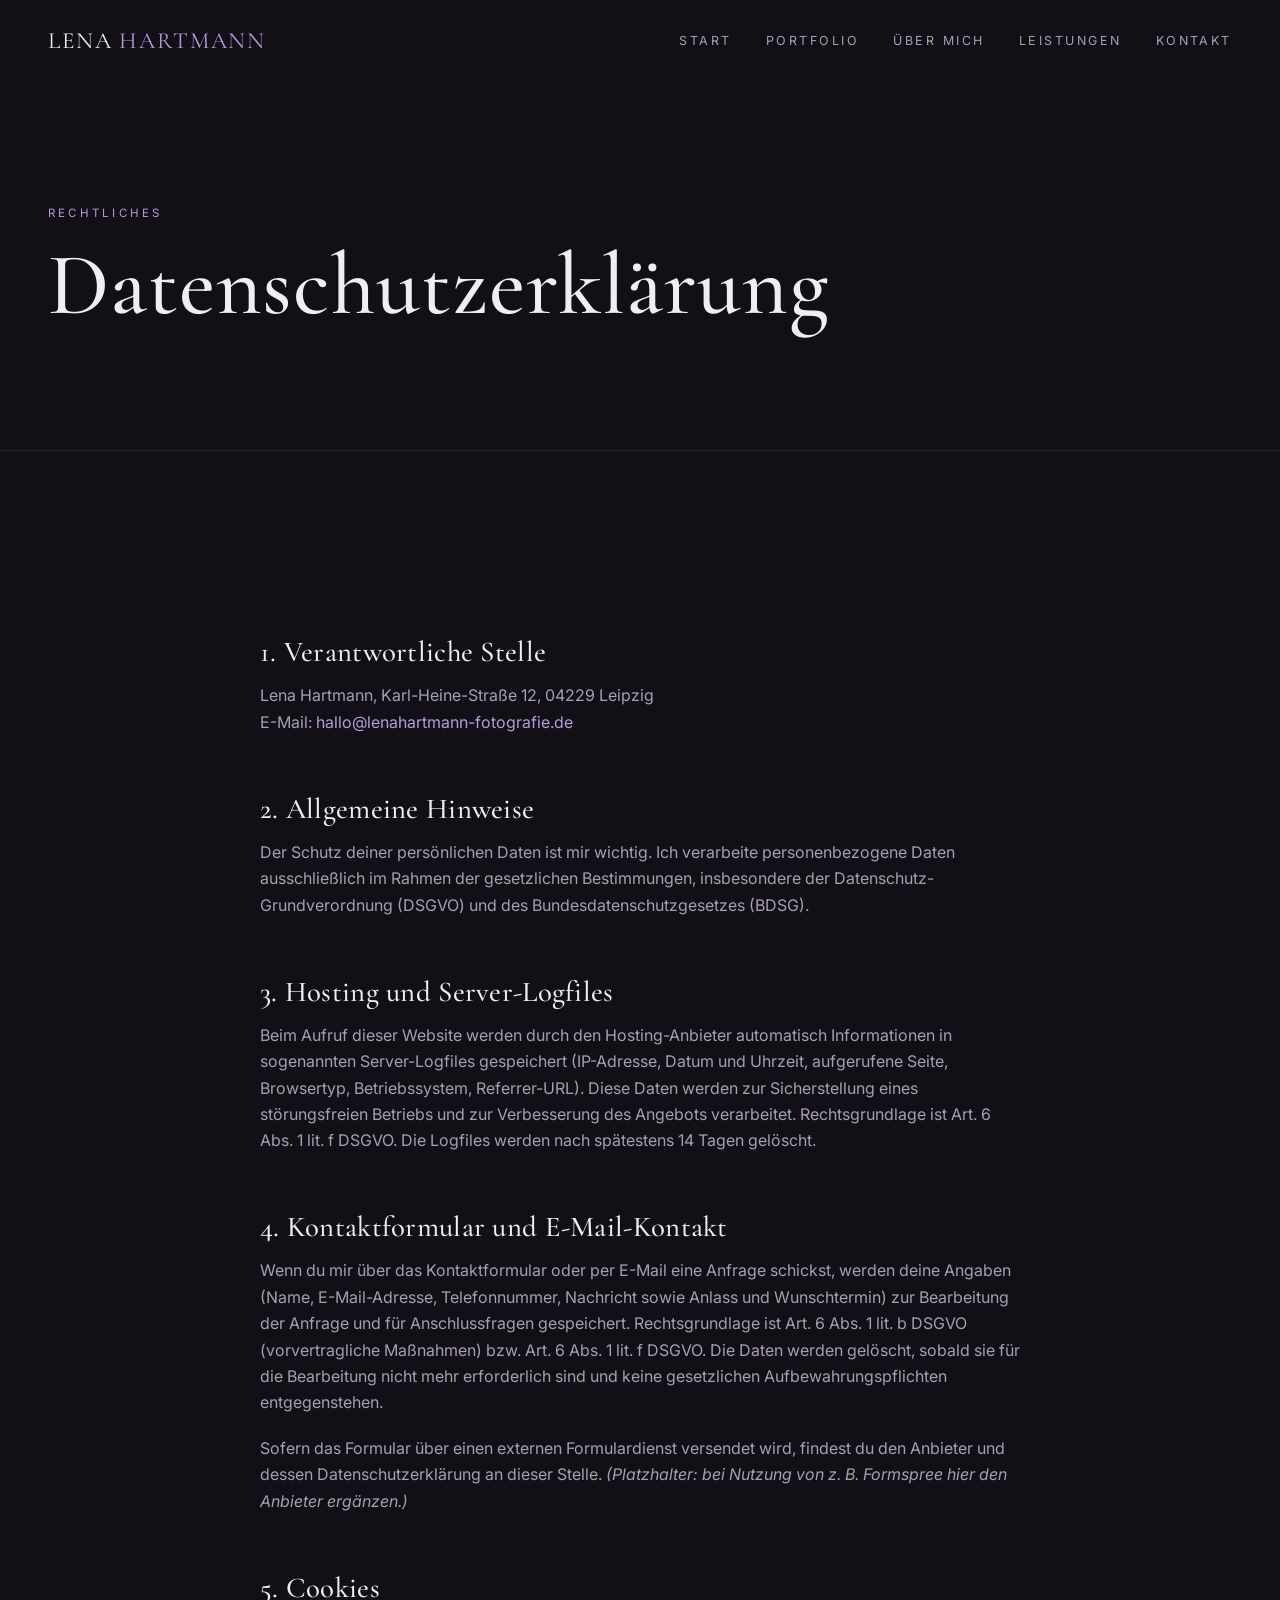
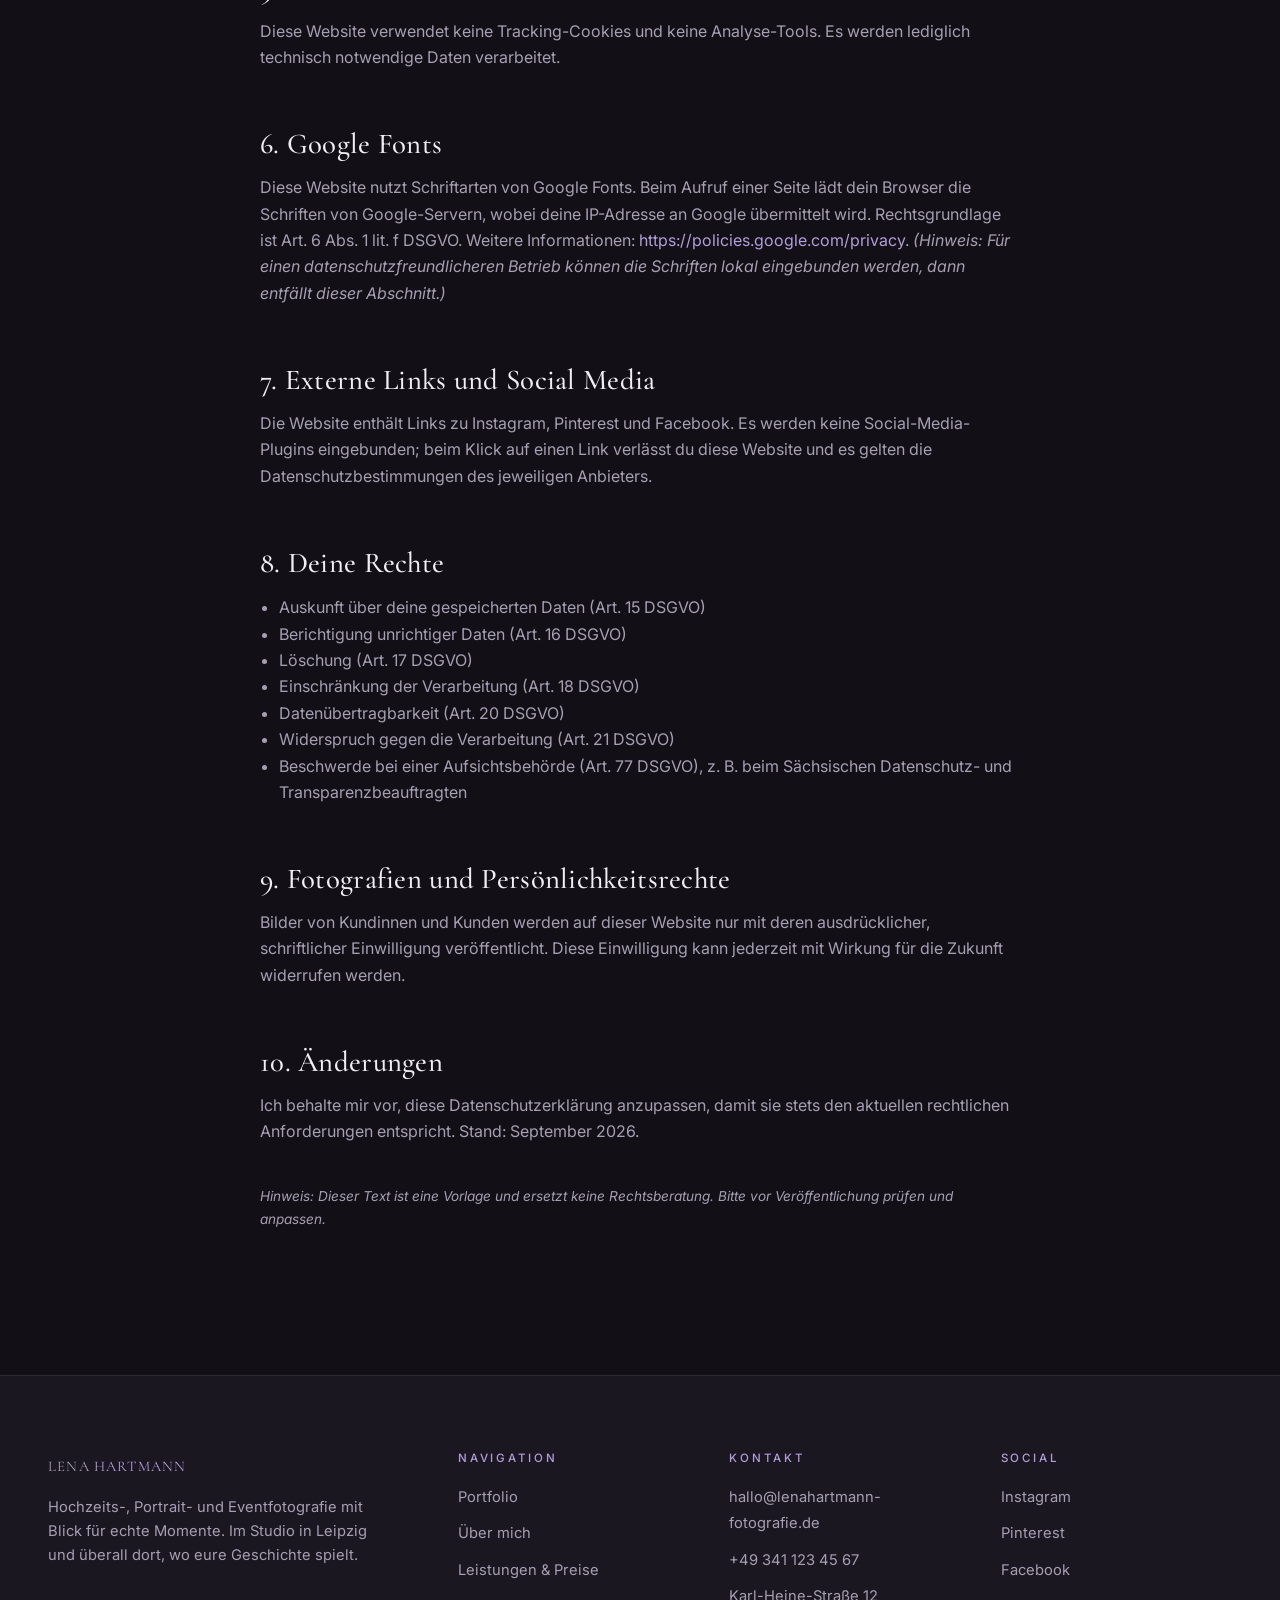
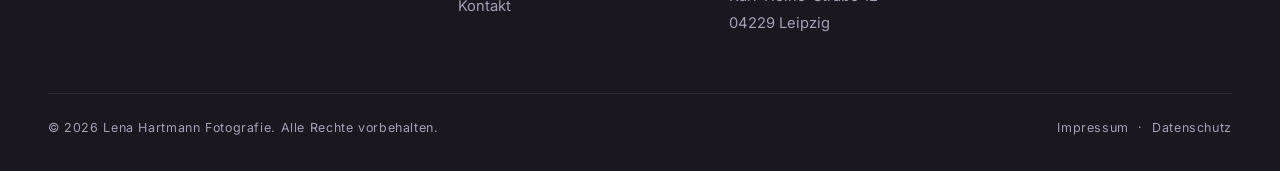
==== datenschutz.html @ 36af648e "Fotografen-Website mit Portfolio, Leistungen und Kontakt erstellen Statische, responsive Website in " ====
<!DOCTYPE html>
<html lang="de">
<head>
  <meta charset="UTF-8">
  <meta name="viewport" content="width=device-width, initial-scale=1.0">
  <title>Datenschutz – Lena Hartmann Fotografie</title>
  <meta name="description" content="Datenschutzerklärung von Lena Hartmann Fotografie, Leipzig.">
  <meta property="og:title" content="Datenschutz – Lena Hartmann Fotografie">
  <meta property="og:description" content="Datenschutzerklärung von Lena Hartmann Fotografie, Leipzig.">
  <meta property="og:type" content="website">
  <meta property="og:image" content="assets/img/hero.svg">
  <meta name="theme-color" content="#121016">
  <link rel="icon" type="image/svg+xml" href="assets/img/favicon.svg">
  <link rel="preconnect" href="https://fonts.googleapis.com">
  <link rel="preconnect" href="https://fonts.gstatic.com" crossorigin>
  <link href="https://fonts.googleapis.com/css2?family=Cormorant+Garamond:ital,wght@0,400;0,500;0,600;1,400&family=Inter:wght@400;500;600&display=swap" rel="stylesheet">
  <link rel="stylesheet" href="css/style.css">
</head>
<body>
  <a class="skip-link" href="#main">Zum Inhalt springen</a>
  <header class="site-header">
    <div class="container">
      <a class="brand" href="index.html">Lena <span>Hartmann</span></a>
      <button class="nav-toggle" aria-label="Menü öffnen" aria-expanded="false" aria-controls="nav"><span></span><span></span><span></span></button>
      <nav class="nav" id="nav" aria-label="Hauptnavigation">
        <a href="index.html">Start</a>
        <a href="portfolio.html">Portfolio</a>
        <a href="ueber-mich.html">Über mich</a>
        <a href="leistungen.html">Leistungen</a>
        <a href="kontakt.html">Kontakt</a>
      </nav>
    </div>
  </header>
  <main id="main">

    <section class="page-hero">
      <div class="container">
        <span class="eyebrow">Rechtliches</span>
        <h1>Datenschutzerklärung</h1>
      </div>
    </section>
    <section class="section">
      <div class="container prose">
        <h2>1. Verantwortliche Stelle</h2>
        <p>Lena Hartmann, Karl-Heine-Straße 12, 04229 Leipzig<br>E-Mail: <a href="mailto:hallo@lenahartmann-fotografie.de">hallo@lenahartmann-fotografie.de</a></p>

        <h2>2. Allgemeine Hinweise</h2>
        <p>Der Schutz deiner persönlichen Daten ist mir wichtig. Ich verarbeite personenbezogene Daten ausschließlich im Rahmen der gesetzlichen Bestimmungen, insbesondere der Datenschutz-Grundverordnung (DSGVO) und des Bundesdatenschutzgesetzes (BDSG).</p>

        <h2>3. Hosting und Server-Logfiles</h2>
        <p>Beim Aufruf dieser Website werden durch den Hosting-Anbieter automatisch Informationen in sogenannten Server-Logfiles gespeichert (IP-Adresse, Datum und Uhrzeit, aufgerufene Seite, Browsertyp, Betriebssystem, Referrer-URL). Diese Daten werden zur Sicherstellung eines störungsfreien Betriebs und zur Verbesserung des Angebots verarbeitet. Rechtsgrundlage ist Art. 6 Abs. 1 lit. f DSGVO. Die Logfiles werden nach spätestens 14 Tagen gelöscht.</p>

        <h2>4. Kontaktformular und E-Mail-Kontakt</h2>
        <p>Wenn du mir über das Kontaktformular oder per E-Mail eine Anfrage schickst, werden deine Angaben (Name, E-Mail-Adresse, Telefonnummer, Nachricht sowie Anlass und Wunschtermin) zur Bearbeitung der Anfrage und für Anschlussfragen gespeichert. Rechtsgrundlage ist Art. 6 Abs. 1 lit. b DSGVO (vorvertragliche Maßnahmen) bzw. Art. 6 Abs. 1 lit. f DSGVO. Die Daten werden gelöscht, sobald sie für die Bearbeitung nicht mehr erforderlich sind und keine gesetzlichen Aufbewahrungspflichten entgegenstehen.</p>
        <p>Sofern das Formular über einen externen Formulardienst versendet wird, findest du den Anbieter und dessen Datenschutzerklärung an dieser Stelle. <em>(Platzhalter: bei Nutzung von z. B. Formspree hier den Anbieter ergänzen.)</em></p>

        <h2>5. Cookies</h2>
        <p>Diese Website verwendet keine Tracking-Cookies und keine Analyse-Tools. Es werden lediglich technisch notwendige Daten verarbeitet.</p>

        <h2>6. Google Fonts</h2>
        <p>Diese Website nutzt Schriftarten von Google Fonts. Beim Aufruf einer Seite lädt dein Browser die Schriften von Google-Servern, wobei deine IP-Adresse an Google übermittelt wird. Rechtsgrundlage ist Art. 6 Abs. 1 lit. f DSGVO. Weitere Informationen: <a href="https://policies.google.com/privacy" target="_blank" rel="noopener">https://policies.google.com/privacy</a>. <em>(Hinweis: Für einen datenschutzfreundlicheren Betrieb können die Schriften lokal eingebunden werden, dann entfällt dieser Abschnitt.)</em></p>

        <h2>7. Externe Links und Social Media</h2>
        <p>Die Website enthält Links zu Instagram, Pinterest und Facebook. Es werden keine Social-Media-Plugins eingebunden; beim Klick auf einen Link verlässt du diese Website und es gelten die Datenschutzbestimmungen des jeweiligen Anbieters.</p>

        <h2>8. Deine Rechte</h2>
        <ul>
          <li>Auskunft über deine gespeicherten Daten (Art. 15 DSGVO)</li>
          <li>Berichtigung unrichtiger Daten (Art. 16 DSGVO)</li>
          <li>Löschung (Art. 17 DSGVO)</li>
          <li>Einschränkung der Verarbeitung (Art. 18 DSGVO)</li>
          <li>Datenübertragbarkeit (Art. 20 DSGVO)</li>
          <li>Widerspruch gegen die Verarbeitung (Art. 21 DSGVO)</li>
          <li>Beschwerde bei einer Aufsichtsbehörde (Art. 77 DSGVO), z. B. beim Sächsischen Datenschutz- und Transparenzbeauftragten</li>
        </ul>

        <h2>9. Fotografien und Persönlichkeitsrechte</h2>
        <p>Bilder von Kundinnen und Kunden werden auf dieser Website nur mit deren ausdrücklicher, schriftlicher Einwilligung veröffentlicht. Diese Einwilligung kann jederzeit mit Wirkung für die Zukunft widerrufen werden.</p>

        <h2>10. Änderungen</h2>
        <p>Ich behalte mir vor, diese Datenschutzerklärung anzupassen, damit sie stets den aktuellen rechtlichen Anforderungen entspricht. Stand: September 2026.</p>
        <p class="muted" style="font-size:.85rem;margin-top:3em"><em>Hinweis: Dieser Text ist eine Vorlage und ersetzt keine Rechtsberatung. Bitte vor Veröffentlichung prüfen und anpassen.</em></p>
      </div>
    </section>
  </main>
  <footer class="site-footer">
    <div class="container">
      <div class="footer-grid">
        <div>
          <a class="brand" href="index.html">Lena <span>Hartmann</span></a>
          <p style="margin-top:16px">Hochzeits-, Portrait- und Eventfotografie mit Blick für echte Momente. Im Studio in Leipzig und überall dort, wo eure Geschichte spielt.</p>
        </div>
        <div>
          <h4>Navigation</h4>
          <ul>
            <li><a href="portfolio.html">Portfolio</a></li>
            <li><a href="ueber-mich.html">Über mich</a></li>
            <li><a href="leistungen.html">Leistungen &amp; Preise</a></li>
            <li><a href="kontakt.html">Kontakt</a></li>
          </ul>
        </div>
        <div>
          <h4>Kontakt</h4>
          <ul>
            <li><a href="mailto:hallo@lenahartmann-fotografie.de">hallo@lenahartmann-fotografie.de</a></li>
            <li><a href="tel:+493411234567">+49 341 123 45 67</a></li>
            <li><a href="https://maps.google.com/?q=Karl-Heine-Straße+12,+04229+Leipzig" target="_blank" rel="noopener">Karl-Heine-Straße 12<br>04229 Leipzig</a></li>
          </ul>
        </div>
        <div>
          <h4>Social</h4>
          <ul>
            <li><a href="https://instagram.com" target="_blank" rel="noopener">Instagram</a></li>
            <li><a href="https://pinterest.com" target="_blank" rel="noopener">Pinterest</a></li>
            <li><a href="https://facebook.com" target="_blank" rel="noopener">Facebook</a></li>
          </ul>
        </div>
      </div>
      <div class="footer-bottom">
        <span>© <span data-year>2026</span> Lena Hartmann Fotografie. Alle Rechte vorbehalten.</span>
        <span><a href="impressum.html">Impressum</a> &nbsp;·&nbsp; <a href="datenschutz.html">Datenschutz</a></span>
      </div>
    </div>
  </footer>
  <script src="js/main.js"></script>
</body>
</html>
---- css/style.css ----
/* =========================================================
   Lena Hartmann Fotografie – Stylesheet
   ========================================================= */

:root {
  --bg: #121016;
  --bg-elev: #1a1720;
  --bg-soft: #221e2a;
  --text: #f1edf5;
  --text-muted: #a69fb3;
  --accent: #b39ddb;
  --accent-hover: #c7b5e8;
  --accent-soft: rgba(179, 157, 219, 0.14);
  --line: rgba(255, 255, 255, 0.08);
  --radius: 4px;
  --max: 1200px;
  --gutter: clamp(16px, 4vw, 48px);
  --font-serif: "Cormorant Garamond", "Georgia", serif;
  --font-sans: "Inter", system-ui, -apple-system, "Segoe UI", sans-serif;
  --ease: cubic-bezier(0.22, 1, 0.36, 1);
}

*, *::before, *::after { box-sizing: border-box; }

html { scroll-behavior: smooth; overflow-x: clip; -webkit-text-size-adjust: 100%; }

body {
  margin: 0;
  background: var(--bg);
  color: var(--text);
  font-family: var(--font-sans);
  font-size: 16px;
  line-height: 1.65;
  -webkit-font-smoothing: antialiased;
  overflow-x: hidden;
}

img { display: block; max-width: 100%; height: auto; }
a { color: inherit; text-decoration: none; }
button { font: inherit; cursor: pointer; }
h1, h2, h3, h4 { font-family: var(--font-serif); font-weight: 500; line-height: 1.1; margin: 0 0 0.5em; letter-spacing: 0.01em; }
h1 { font-size: clamp(2.6rem, 7vw, 5.5rem); }
h2 { font-size: clamp(2rem, 4.5vw, 3.4rem); }
h3 { font-size: clamp(1.4rem, 2.5vw, 1.9rem); }
p { margin: 0 0 1.2em; }
.muted { color: var(--text-muted); }

.container { width: min(100% - 2 * var(--gutter), var(--max)); margin-inline: auto; }
.section { padding: clamp(64px, 10vw, 128px) 0; }
.section--tight { padding: clamp(40px, 6vw, 80px) 0; }
.section-head { max-width: 640px; margin-bottom: clamp(32px, 5vw, 64px); }
.section-head--center { margin-inline: auto; text-align: center; }

.eyebrow {
  display: inline-block;
  font-size: 0.72rem;
  letter-spacing: 0.28em;
  text-transform: uppercase;
  color: var(--accent);
  margin-bottom: 14px;
}

/* ---------- Buttons ---------- */
.btn {
  display: inline-flex; align-items: center; gap: 10px;
  padding: 14px 28px;
  border: 1px solid var(--accent);
  border-radius: var(--radius);
  background: var(--accent);
  color: #16121c;
  font-size: 0.82rem; font-weight: 600;
  letter-spacing: 0.16em; text-transform: uppercase;
  transition: background .3s var(--ease), color .3s var(--ease), transform .3s var(--ease);
}
.btn:hover { background: var(--accent-hover); border-color: var(--accent-hover); transform: translateY(-2px); }
.btn--ghost { background: transparent; color: var(--text); border-color: rgba(255,255,255,0.35); }
.btn--ghost:hover { background: rgba(255,255,255,0.08); border-color: var(--text); }
.btn--link { padding: 0; border: 0; background: none; color: var(--accent); letter-spacing: 0.16em; }
.btn--link:hover { transform: none; color: var(--accent-hover); }
.btn--link::after { content: "→"; transition: transform .3s var(--ease); }
.btn--link:hover::after { transform: translateX(4px); }

/* ---------- Header ---------- */
.site-header {
  position: fixed; inset: 0 0 auto; z-index: 100;
  padding: 22px 0;
  transition: background .4s var(--ease), padding .4s var(--ease), box-shadow .4s var(--ease);
}
.site-header.is-scrolled {
  background: rgba(18, 16, 22, 0.85);
  backdrop-filter: blur(14px);
  -webkit-backdrop-filter: blur(14px);
  padding: 14px 0;
  box-shadow: 0 1px 0 var(--line);
}
.site-header .container { display: flex; align-items: center; justify-content: space-between; }
.brand { font-family: var(--font-serif); font-size: 1.45rem; letter-spacing: 0.08em; text-transform: uppercase; }
.brand span { color: var(--accent); }

.nav { display: flex; gap: 34px; align-items: center; }
.nav a {
  position: relative;
  font-size: 0.78rem; letter-spacing: 0.2em; text-transform: uppercase;
  color: var(--text-muted);
  transition: color .3s;
}
.nav a::after {
  content: ""; position: absolute; left: 0; bottom: -6px;
  width: 100%; height: 1px; background: var(--accent);
  transform: scaleX(0); transform-origin: left;
  transition: transform .3s var(--ease);
}
.nav a:hover, .nav a.is-active { color: var(--text); }
.nav a:hover::after, .nav a.is-active::after { transform: scaleX(1); }

.nav-toggle {
  display: none;
  width: 44px; height: 44px;
  background: none; border: 0; padding: 0;
  position: relative; z-index: 110;
}
.nav-toggle span {
  position: absolute; left: 10px; width: 24px; height: 1.5px;
  background: var(--text);
  transition: transform .35s var(--ease), opacity .3s, top .35s var(--ease);
}
.nav-toggle span:nth-child(1) { top: 15px; }
.nav-toggle span:nth-child(2) { top: 21px; }
.nav-toggle span:nth-child(3) { top: 27px; }
.nav-toggle[aria-expanded="true"] span:nth-child(1) { top: 21px; transform: rotate(45deg); }
.nav-toggle[aria-expanded="true"] span:nth-child(2) { opacity: 0; }
.nav-toggle[aria-expanded="true"] span:nth-child(3) { top: 21px; transform: rotate(-45deg); }

@media (max-width: 860px) {
  .nav-toggle { display: block; }
  .nav {
    position: fixed; inset: 0;
    flex-direction: column; justify-content: center;
    gap: 28px;
    background: rgba(18,16,22,0.97);
    transform: translateY(-100%);
    opacity: 0;
    transition: transform .5s var(--ease), opacity .4s;
  }
  .nav.is-open { transform: translateY(0); opacity: 1; }
  .nav a { font-size: 1.1rem; letter-spacing: 0.24em; }
  body.nav-locked { overflow: hidden; }
}

/* ---------- Hero ---------- */
.hero {
  position: relative;
  min-height: 100svh;
  display: grid; place-items: end start;
  padding-bottom: clamp(56px, 10vh, 120px);
  overflow: hidden;
}
.hero__media { position: absolute; inset: 0; z-index: 0; }
.hero__media img { width: 100%; height: 100%; object-fit: cover; transform: scale(1.06); animation: heroZoom 12s var(--ease) forwards; }
@keyframes heroZoom { to { transform: scale(1); } }
.hero__media::after {
  content: ""; position: absolute; inset: 0;
  background: linear-gradient(180deg, rgba(18,16,22,0.35) 0%, rgba(18,16,22,0.15) 40%, rgba(18,16,22,0.92) 100%);
}
.hero__content { position: relative; z-index: 1; max-width: 760px; }
.hero__content h1 { margin-bottom: 0.35em; }
.hero__content h1 em { font-style: italic; color: var(--accent); }
.hero__content p { font-size: clamp(1rem, 1.6vw, 1.2rem); color: var(--text-muted); max-width: 520px; }
.hero__actions { display: flex; flex-wrap: wrap; gap: 14px; margin-top: 28px; }
.hero__scroll {
  position: absolute; right: var(--gutter); bottom: 32px; z-index: 1;
  font-size: 0.68rem; letter-spacing: 0.3em; text-transform: uppercase; color: var(--text-muted);
  writing-mode: vertical-rl; display: flex; align-items: center; gap: 12px;
}
.hero__scroll::after { content: ""; width: 1px; height: 48px; background: var(--accent); animation: scrollPulse 2s infinite; }
@keyframes scrollPulse { 0%,100% { transform: scaleY(1); opacity: .6 } 50% { transform: scaleY(0.4); opacity: 1 } }

/* Page hero (subpages) */
.page-hero {
  padding: clamp(140px, 22vh, 220px) 0 clamp(40px, 6vw, 72px);
  border-bottom: 1px solid var(--line);
}
.page-hero p { max-width: 620px; color: var(--text-muted); font-size: 1.05rem; }

/* ---------- Intro / Split ---------- */
.split { display: grid; grid-template-columns: 1fr 1fr; gap: clamp(32px, 6vw, 96px); align-items: center; }
.split--reverse > :first-child { order: 2; }
.split__media { position: relative; }
.split__media img { width: 100%; aspect-ratio: 4 / 5; object-fit: cover; border-radius: var(--radius); }
.split__media::before {
  content: ""; position: absolute; inset: 20px -20px -20px 20px;
  border: 1px solid var(--accent); border-radius: var(--radius); z-index: -1; opacity: .5;
}
.split__text h2 { margin-bottom: 0.6em; }
.split__text p { color: var(--text-muted); font-size: 1.05rem; }
@media (max-width: 860px) {
  .split { grid-template-columns: 1fr; }
  .split--reverse > :first-child { order: 0; }
  .split__media::before { inset: 14px 0 -14px 14px; }
}

/* ---------- Stats ---------- */
.stats { display: grid; grid-template-columns: repeat(4, 1fr); gap: 24px; border-top: 1px solid var(--line); border-bottom: 1px solid var(--line); padding: 40px 0; }
.stat { text-align: center; }
.stat strong { display: block; font-family: var(--font-serif); font-size: clamp(2.2rem, 4vw, 3.2rem); color: var(--accent); line-height: 1; }
.stat span { font-size: 0.75rem; letter-spacing: 0.2em; text-transform: uppercase; color: var(--text-muted); }
@media (max-width: 700px) { .stats { grid-template-columns: repeat(2, 1fr); } }

/* ---------- Gallery ---------- */
.filter { display: flex; flex-wrap: wrap; gap: 8px 28px; justify-content: center; margin-bottom: clamp(32px, 5vw, 56px); }
.filter button {
  background: none; border: 0; padding: 8px 0;
  font-size: 0.76rem; letter-spacing: 0.22em; text-transform: uppercase;
  color: var(--text-muted); position: relative; transition: color .3s;
}
.filter button::after { content: ""; position: absolute; left: 0; right: 0; bottom: 0; height: 1px; background: var(--accent); transform: scaleX(0); transition: transform .3s var(--ease); }
.filter button:hover, .filter button.is-active { color: var(--text); }
.filter button.is-active::after { transform: scaleX(1); }

.gallery { display: grid; grid-template-columns: repeat(3, 1fr); gap: 18px; }
.gallery--home { grid-template-columns: repeat(4, 1fr); grid-auto-rows: 260px; }
.gallery--home .gallery__item:nth-child(1) { grid-column: span 2; grid-row: span 2; }
.gallery--home .gallery__item:nth-child(4) { grid-row: span 2; }
.gallery__item {
  position: relative; overflow: hidden; border-radius: var(--radius);
  background: var(--bg-soft); cursor: zoom-in;
  aspect-ratio: 4 / 5;
  transition: opacity .4s var(--ease), transform .4s var(--ease);
}
.gallery--home .gallery__item { aspect-ratio: auto; }
.gallery__item--wide { grid-column: span 2; aspect-ratio: 8 / 5; }
.gallery__item img { width: 100%; height: 100%; object-fit: cover; transition: transform .8s var(--ease), filter .5s; }
.gallery__item:hover img { transform: scale(1.05); }
.gallery__item figcaption {
  position: absolute; inset: auto 0 0; padding: 22px 20px;
  background: linear-gradient(180deg, transparent, rgba(0,0,0,0.75));
  transform: translateY(12px); opacity: 0;
  transition: transform .5s var(--ease), opacity .4s;
}
.gallery__item:hover figcaption { transform: translateY(0); opacity: 1; }
.gallery__item figcaption span { display: block; font-size: 0.68rem; letter-spacing: 0.22em; text-transform: uppercase; color: var(--accent); }
.gallery__item figcaption strong { font-family: var(--font-serif); font-weight: 500; font-size: 1.3rem; }
.gallery__item.is-hidden { display: none; }
@media (max-width: 960px) {
  .gallery { grid-template-columns: repeat(2, 1fr); }
  .gallery--home { grid-template-columns: repeat(2, 1fr); grid-auto-rows: 200px; }
  .gallery--home .gallery__item:nth-child(4) { grid-row: auto; }
}
@media (max-width: 560px) {
  .gallery { grid-template-columns: 1fr; gap: 14px; }
  .gallery__item--wide { grid-column: auto; aspect-ratio: 4 / 5; }
  .gallery--home { grid-template-columns: 1fr; grid-auto-rows: 240px; }
  .gallery--home .gallery__item:nth-child(1) { grid-column: auto; grid-row: span 2; }
}

/* ---------- Lightbox ---------- */
.lightbox {
  position: fixed; inset: 0; z-index: 200;
  background: rgba(12,10,15,0.96);
  display: flex; align-items: center; justify-content: center;
  opacity: 0; visibility: hidden;
  transition: opacity .35s, visibility .35s;
}
.lightbox.is-open { opacity: 1; visibility: visible; }
.lightbox__img { max-width: min(92vw, 1400px); max-height: 82vh; object-fit: contain; border-radius: var(--radius); box-shadow: 0 30px 80px rgba(0,0,0,.6); }
.lightbox__caption { position: absolute; bottom: 28px; left: 50%; transform: translateX(-50%); text-align: center; color: var(--text-muted); font-size: 0.85rem; letter-spacing: 0.06em; }
.lightbox__caption strong { display: block; font-family: var(--font-serif); font-size: 1.3rem; color: var(--text); font-weight: 500; }
.lightbox__btn {
  position: absolute; background: none; border: 0; color: var(--text);
  width: 56px; height: 56px; display: grid; place-items: center;
  border-radius: 50%; transition: background .3s;
}
.lightbox__btn:hover { background: rgba(255,255,255,.1); }
.lightbox__btn svg { width: 24px; height: 24px; stroke: currentColor; fill: none; stroke-width: 1.5; }
.lightbox__close { top: 18px; right: 18px; }
.lightbox__prev { left: 12px; top: 50%; transform: translateY(-50%); }
.lightbox__next { right: 12px; top: 50%; transform: translateY(-50%); }
.lightbox__counter { position: absolute; top: 34px; left: 32px; font-size: 0.75rem; letter-spacing: 0.2em; color: var(--text-muted); }
body.lightbox-open { overflow: hidden; }

/* ---------- Services ---------- */
.cards { display: grid; grid-template-columns: repeat(3, 1fr); gap: 20px; }
.card {
  background: var(--bg-elev); border: 1px solid var(--line); border-radius: var(--radius);
  padding: clamp(28px, 3vw, 40px);
  transition: transform .4s var(--ease), border-color .4s;
}
.card:hover { transform: translateY(-6px); border-color: rgba(179,157,219,0.5); }
.card__icon { width: 44px; height: 44px; color: var(--accent); margin-bottom: 22px; }
.card__icon svg { width: 100%; height: 100%; stroke: currentColor; fill: none; stroke-width: 1.2; }
.card h3 { margin-bottom: 0.4em; }
.card p { color: var(--text-muted); font-size: 0.95rem; }
.card .btn--link { font-size: 0.75rem; }
@media (max-width: 900px) { .cards { grid-template-columns: 1fr; } }

/* ---------- Pricing ---------- */
.pricing { display: grid; grid-template-columns: repeat(3, 1fr); gap: 20px; align-items: stretch; }
.price {
  background: var(--bg-elev); border: 1px solid var(--line); border-radius: var(--radius);
  padding: clamp(28px, 3vw, 40px); display: flex; flex-direction: column; position: relative;
}
.price--featured { border-color: var(--accent); background: linear-gradient(180deg, rgba(179,157,219,.08), var(--bg-elev)); }
.price__badge { position: absolute; top: -12px; left: 50%; transform: translateX(-50%); background: var(--accent); color: #16121c; font-size: .65rem; letter-spacing: .2em; text-transform: uppercase; padding: 5px 14px; border-radius: 20px; font-weight: 600; }
.price h3 { margin-bottom: .2em; }
.price__amount { font-family: var(--font-serif); font-size: 2.8rem; color: var(--accent); line-height: 1; margin: 12px 0 4px; }
.price__amount small { font-family: var(--font-sans); font-size: .8rem; color: var(--text-muted); letter-spacing: .05em; }
.price__sub { color: var(--text-muted); font-size: .9rem; margin-bottom: 24px; }
.price ul { list-style: none; padding: 0; margin: 0 0 28px; flex: 1; }
.price li { padding: 10px 0; border-top: 1px solid var(--line); font-size: .93rem; display: flex; gap: 12px; align-items: flex-start; }
.price li::before { content: "✓"; color: var(--accent); flex-shrink: 0; }
.price .btn { justify-content: center; }
@media (max-width: 900px) { .pricing { grid-template-columns: 1fr; } }

/* ---------- Process ---------- */
.steps { display: grid; grid-template-columns: repeat(4, 1fr); gap: 28px; counter-reset: step; }
.step { position: relative; padding-top: 24px; border-top: 1px solid var(--line); }
.step::before { counter-increment: step; content: "0" counter(step); font-family: var(--font-serif); font-size: 2.4rem; color: var(--accent); line-height: 1; display: block; margin-bottom: 14px; }
.step h3 { font-size: 1.35rem; }
.step p { color: var(--text-muted); font-size: .93rem; }
@media (max-width: 900px) { .steps { grid-template-columns: repeat(2, 1fr); } }
@media (max-width: 520px) { .steps { grid-template-columns: 1fr; } }

/* ---------- Testimonials ---------- */
.testimonials { display: grid; grid-template-columns: repeat(3, 1fr); gap: 20px; }
.quote { background: var(--bg-elev); border: 1px solid var(--line); border-radius: var(--radius); padding: clamp(28px, 3vw, 40px); }
.quote__mark { font-family: var(--font-serif); font-size: 4rem; line-height: .6; color: var(--accent); margin-bottom: 20px; }
.quote p { font-family: var(--font-serif); font-size: 1.25rem; line-height: 1.5; font-style: italic; }
.quote footer { font-size: .78rem; letter-spacing: .18em; text-transform: uppercase; color: var(--text-muted); }
.quote footer strong { color: var(--text); display: block; letter-spacing: .1em; text-transform: none; font-size: .95rem; margin-bottom: 4px; }
@media (max-width: 900px) { .testimonials { grid-template-columns: 1fr; } }

/* ---------- FAQ ---------- */
.faq { max-width: 800px; margin-inline: auto; border-top: 1px solid var(--line); }
.faq details { border-bottom: 1px solid var(--line); }
.faq summary { list-style: none; cursor: pointer; padding: 22px 0; font-family: var(--font-serif); font-size: 1.35rem; display: flex; justify-content: space-between; align-items: center; gap: 20px; }
.faq summary::-webkit-details-marker { display: none; }
.faq summary::after { content: "+"; color: var(--accent); font-size: 1.6rem; transition: transform .3s; }
.faq details[open] summary::after { transform: rotate(45deg); }
.faq details p { color: var(--text-muted); padding-bottom: 22px; max-width: 680px; }

/* ---------- CTA ---------- */
.cta { position: relative; text-align: center; padding: clamp(80px, 12vw, 160px) 0; overflow: hidden; }
.cta__bg { position: absolute; inset: 0; z-index: 0; }
.cta__bg img { width: 100%; height: 100%; object-fit: cover; }
.cta__bg::after { content: ""; position: absolute; inset: 0; background: rgba(18,16,22,.84); }
.cta .container { position: relative; z-index: 1; }
.cta h2 { max-width: 700px; margin-inline: auto; }
.cta p { color: var(--text-muted); max-width: 520px; margin: 0 auto 32px; }

/* ---------- Contact ---------- */
.contact-grid { display: grid; grid-template-columns: 1fr 1.4fr; gap: clamp(32px, 6vw, 96px); }
.contact-info dl { margin: 0; }
.contact-info dt { font-size: .7rem; letter-spacing: .24em; text-transform: uppercase; color: var(--accent); margin-top: 26px; }
.contact-info dd { margin: 6px 0 0; font-size: 1.05rem; }
.contact-info dd a:hover { color: var(--accent); }
.socials { display: flex; gap: 14px; margin-top: 32px; }
.socials a { width: 42px; height: 42px; border: 1px solid var(--line); border-radius: 50%; display: grid; place-items: center; transition: border-color .3s, color .3s; }
.socials a:hover { border-color: var(--accent); color: var(--accent); }
.socials svg { width: 18px; height: 18px; fill: currentColor; }
@media (max-width: 860px) { .contact-grid { grid-template-columns: 1fr; } }

.form { display: grid; grid-template-columns: 1fr 1fr; gap: 18px; }
.form .field--full { grid-column: 1 / -1; }
.field { display: flex; flex-direction: column; gap: 8px; }
.field label { font-size: .72rem; letter-spacing: .2em; text-transform: uppercase; color: var(--text-muted); }
.field input, .field select, .field textarea {
  width: 100%; background: var(--bg-elev); border: 1px solid var(--line);
  border-radius: var(--radius); padding: 14px 16px; color: var(--text);
  font: inherit; transition: border-color .3s;
}
.field select { appearance: none; -webkit-appearance: none; background-image: url("data:image/svg+xml,%3Csvg xmlns='http://www.w3.org/2000/svg' width='12' height='12' viewBox='0 0 24 24' fill='none' stroke='%23a9a49b' stroke-width='2'%3E%3Cpath d='M6 9l6 6 6-6'/%3E%3C/svg%3E"); background-repeat: no-repeat; background-position: right 16px center; }
.field input:focus, .field select:focus, .field textarea:focus { outline: none; border-color: var(--accent); }
.field textarea { min-height: 160px; resize: vertical; }
.field.is-invalid input, .field.is-invalid select, .field.is-invalid textarea { border-color: #d46a6a; }
.field__error { font-size: .78rem; color: #d46a6a; display: none; }
.field.is-invalid .field__error { display: block; }
.checkbox { flex-direction: row; align-items: flex-start; gap: 12px; }
.checkbox input { width: auto; margin-top: 4px; accent-color: var(--accent); }
.checkbox label { text-transform: none; letter-spacing: 0; font-size: .88rem; color: var(--text-muted); }
.checkbox label a { color: var(--accent); }
.form__status { grid-column: 1 / -1; padding: 16px 18px; border-radius: var(--radius); font-size: .92rem; display: none; }
.form__status.is-success { display: block; background: rgba(110, 190, 130, .12); border: 1px solid rgba(110,190,130,.4); }
.form__status.is-error { display: block; background: rgba(212, 106, 106, .12); border: 1px solid rgba(212,106,106,.4); }
.honeypot { position: absolute; left: -9999px; opacity: 0; height: 0; width: 0; }
@media (max-width: 560px) { .form { grid-template-columns: 1fr; } }

/* ---------- Legal pages ---------- */
.prose { max-width: 760px; }
.prose h2 { font-size: 1.8rem; margin-top: 2em; }
.prose h3 { font-size: 1.3rem; margin-top: 1.6em; }
.prose p, .prose li { color: var(--text-muted); }
.prose a { color: var(--accent); }
.prose ul { padding-left: 1.2em; }

/* ---------- Footer ---------- */
.site-footer { border-top: 1px solid var(--line); padding: clamp(48px, 6vw, 80px) 0 32px; background: var(--bg-elev); }
.footer-grid { display: grid; grid-template-columns: 1.6fr 1fr 1fr 1fr; gap: 40px; margin-bottom: 48px; }
.footer-grid h4 { font-family: var(--font-sans); font-size: .72rem; letter-spacing: .24em; text-transform: uppercase; color: var(--accent); margin-bottom: 18px; }
.footer-grid ul { list-style: none; padding: 0; margin: 0; }
.footer-grid li { margin-bottom: 10px; }
.footer-grid a { color: var(--text-muted); font-size: .92rem; transition: color .3s; }
.footer-grid a:hover { color: var(--text); }
.footer-grid p { color: var(--text-muted); font-size: .92rem; max-width: 320px; }
.footer-bottom { display: flex; flex-wrap: wrap; justify-content: space-between; gap: 12px; border-top: 1px solid var(--line); padding-top: 24px; font-size: .78rem; color: var(--text-muted); letter-spacing: .05em; }
.footer-bottom a:hover { color: var(--text); }
@media (max-width: 860px) { .footer-grid { grid-template-columns: 1fr 1fr; } }
@media (max-width: 520px) { .footer-grid { grid-template-columns: 1fr; } }

/* ---------- Reveal on scroll ---------- */
.reveal { opacity: 0; transform: translateY(24px); transition: opacity .8s var(--ease), transform .8s var(--ease); }
.reveal.is-visible { opacity: 1; transform: none; }
@media (prefers-reduced-motion: reduce) {
  *, *::before, *::after { animation: none !important; transition: none !important; }
  .reveal { opacity: 1; transform: none; }
  html { scroll-behavior: auto; }
}

/* ---------- Skip link / a11y ---------- */
.skip-link { position: absolute; left: -9999px; top: 8px; background: var(--accent); color: #16121c; padding: 10px 16px; z-index: 999; border-radius: var(--radius); }
.skip-link:focus { left: 8px; }
:focus-visible { outline: 2px solid var(--accent); outline-offset: 3px; }
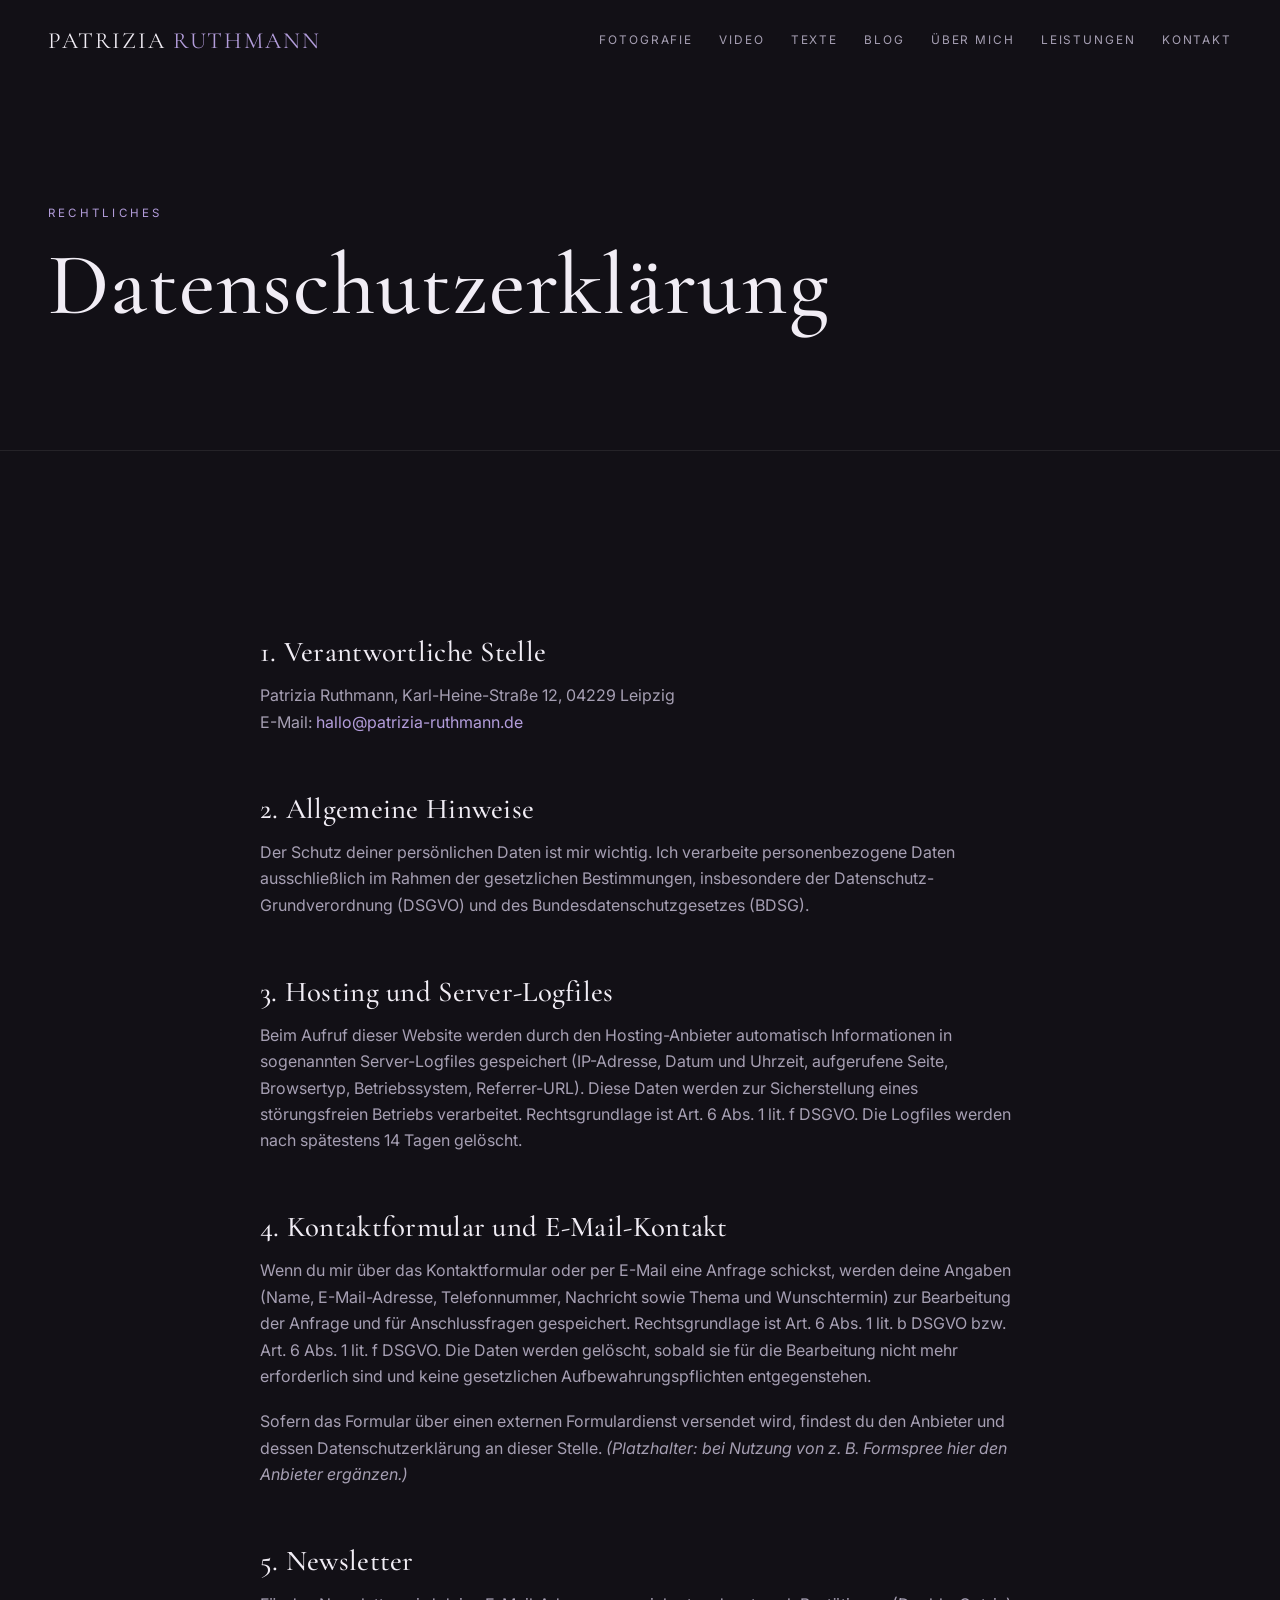
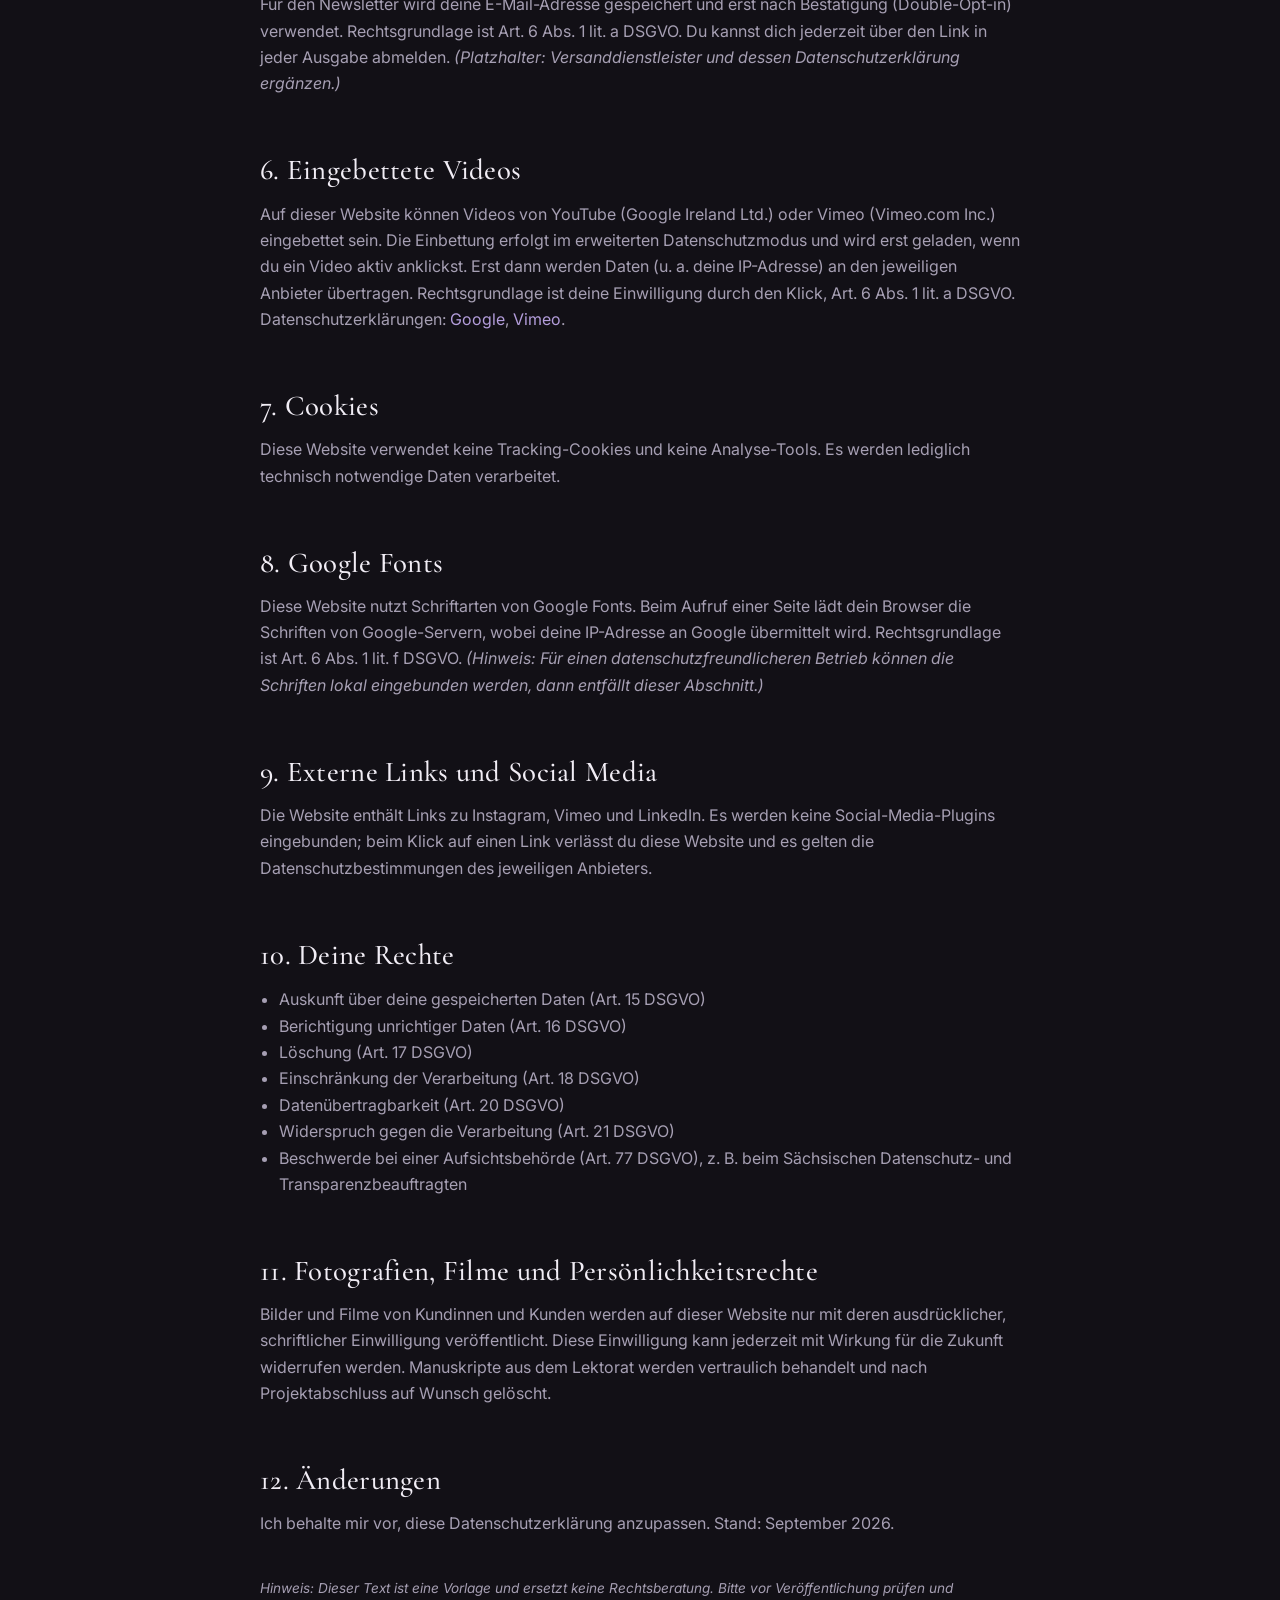
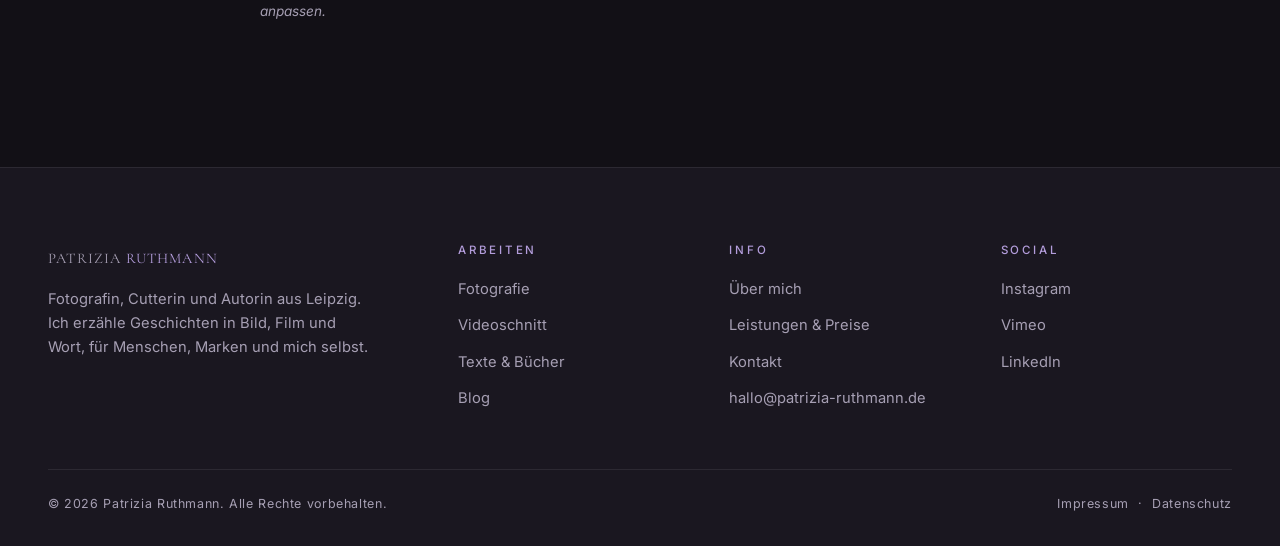
==== commit f11fdc38: "Website auf Patrizia Ruthmann umbauen: Fotografie, Videoschnitt, Texte und Blog Die Seite wird zur W" ====
--- a/datenschutz.html
+++ b/datenschutz.html
@@ -3,10 +3,10 @@
 <head>
   <meta charset="UTF-8">
   <meta name="viewport" content="width=device-width, initial-scale=1.0">
-  <title>Datenschutz – Lena Hartmann Fotografie</title>
-  <meta name="description" content="Datenschutzerklärung von Lena Hartmann Fotografie, Leipzig.">
-  <meta property="og:title" content="Datenschutz – Lena Hartmann Fotografie">
-  <meta property="og:description" content="Datenschutzerklärung von Lena Hartmann Fotografie, Leipzig.">
+  <title>Datenschutz – Patrizia Ruthmann</title>
+  <meta name="description" content="Datenschutzerklärung von Patrizia Ruthmann, Leipzig.">
+  <meta property="og:title" content="Datenschutz – Patrizia Ruthmann">
+  <meta property="og:description" content="Datenschutzerklärung von Patrizia Ruthmann, Leipzig.">
   <meta property="og:type" content="website">
   <meta property="og:image" content="assets/img/hero.svg">
   <meta name="theme-color" content="#121016">
@@ -20,11 +20,13 @@
   <a class="skip-link" href="#main">Zum Inhalt springen</a>
   <header class="site-header">
     <div class="container">
-      <a class="brand" href="index.html">Lena <span>Hartmann</span></a>
+      <a class="brand" href="index.html">Patrizia <span>Ruthmann</span></a>
       <button class="nav-toggle" aria-label="Menü öffnen" aria-expanded="false" aria-controls="nav"><span></span><span></span><span></span></button>
       <nav class="nav" id="nav" aria-label="Hauptnavigation">
-        <a href="index.html">Start</a>
-        <a href="portfolio.html">Portfolio</a>
+        <a href="fotografie.html">Fotografie</a>
+        <a href="video.html">Video</a>
+        <a href="texte.html">Texte</a>
+        <a href="blog.html">Blog</a>
         <a href="ueber-mich.html">Über mich</a>
         <a href="leistungen.html">Leistungen</a>
         <a href="kontakt.html">Kontakt</a>
@@ -33,37 +35,29 @@
   </header>
   <main id="main">
 
-    <section class="page-hero">
-      <div class="container">
-        <span class="eyebrow">Rechtliches</span>
-        <h1>Datenschutzerklärung</h1>
-      </div>
-    </section>
+    <section class="page-hero"><div class="container"><span class="eyebrow">Rechtliches</span><h1>Datenschutzerklärung</h1></div></section>
     <section class="section">
       <div class="container prose">
         <h2>1. Verantwortliche Stelle</h2>
-        <p>Lena Hartmann, Karl-Heine-Straße 12, 04229 Leipzig<br>E-Mail: <a href="mailto:hallo@lenahartmann-fotografie.de">hallo@lenahartmann-fotografie.de</a></p>
-
+        <p>Patrizia Ruthmann, Karl-Heine-Straße 12, 04229 Leipzig<br>E-Mail: <a href="mailto:hallo@patrizia-ruthmann.de">hallo@patrizia-ruthmann.de</a></p>
         <h2>2. Allgemeine Hinweise</h2>
         <p>Der Schutz deiner persönlichen Daten ist mir wichtig. Ich verarbeite personenbezogene Daten ausschließlich im Rahmen der gesetzlichen Bestimmungen, insbesondere der Datenschutz-Grundverordnung (DSGVO) und des Bundesdatenschutzgesetzes (BDSG).</p>
-
         <h2>3. Hosting und Server-Logfiles</h2>
-        <p>Beim Aufruf dieser Website werden durch den Hosting-Anbieter automatisch Informationen in sogenannten Server-Logfiles gespeichert (IP-Adresse, Datum und Uhrzeit, aufgerufene Seite, Browsertyp, Betriebssystem, Referrer-URL). Diese Daten werden zur Sicherstellung eines störungsfreien Betriebs und zur Verbesserung des Angebots verarbeitet. Rechtsgrundlage ist Art. 6 Abs. 1 lit. f DSGVO. Die Logfiles werden nach spätestens 14 Tagen gelöscht.</p>
-
+        <p>Beim Aufruf dieser Website werden durch den Hosting-Anbieter automatisch Informationen in sogenannten Server-Logfiles gespeichert (IP-Adresse, Datum und Uhrzeit, aufgerufene Seite, Browsertyp, Betriebssystem, Referrer-URL). Diese Daten werden zur Sicherstellung eines störungsfreien Betriebs verarbeitet. Rechtsgrundlage ist Art. 6 Abs. 1 lit. f DSGVO. Die Logfiles werden nach spätestens 14 Tagen gelöscht.</p>
         <h2>4. Kontaktformular und E-Mail-Kontakt</h2>
-        <p>Wenn du mir über das Kontaktformular oder per E-Mail eine Anfrage schickst, werden deine Angaben (Name, E-Mail-Adresse, Telefonnummer, Nachricht sowie Anlass und Wunschtermin) zur Bearbeitung der Anfrage und für Anschlussfragen gespeichert. Rechtsgrundlage ist Art. 6 Abs. 1 lit. b DSGVO (vorvertragliche Maßnahmen) bzw. Art. 6 Abs. 1 lit. f DSGVO. Die Daten werden gelöscht, sobald sie für die Bearbeitung nicht mehr erforderlich sind und keine gesetzlichen Aufbewahrungspflichten entgegenstehen.</p>
+        <p>Wenn du mir über das Kontaktformular oder per E-Mail eine Anfrage schickst, werden deine Angaben (Name, E-Mail-Adresse, Telefonnummer, Nachricht sowie Thema und Wunschtermin) zur Bearbeitung der Anfrage und für Anschlussfragen gespeichert. Rechtsgrundlage ist Art. 6 Abs. 1 lit. b DSGVO bzw. Art. 6 Abs. 1 lit. f DSGVO. Die Daten werden gelöscht, sobald sie für die Bearbeitung nicht mehr erforderlich sind und keine gesetzlichen Aufbewahrungspflichten entgegenstehen.</p>
         <p>Sofern das Formular über einen externen Formulardienst versendet wird, findest du den Anbieter und dessen Datenschutzerklärung an dieser Stelle. <em>(Platzhalter: bei Nutzung von z. B. Formspree hier den Anbieter ergänzen.)</em></p>
-
-        <h2>5. Cookies</h2>
+        <h2>5. Newsletter</h2>
+        <p>Für den Newsletter wird deine E-Mail-Adresse gespeichert und erst nach Bestätigung (Double-Opt-in) verwendet. Rechtsgrundlage ist Art. 6 Abs. 1 lit. a DSGVO. Du kannst dich jederzeit über den Link in jeder Ausgabe abmelden. <em>(Platzhalter: Versanddienstleister und dessen Datenschutzerklärung ergänzen.)</em></p>
+        <h2>6. Eingebettete Videos</h2>
+        <p>Auf dieser Website können Videos von YouTube (Google Ireland Ltd.) oder Vimeo (Vimeo.com Inc.) eingebettet sein. Die Einbettung erfolgt im erweiterten Datenschutzmodus und wird erst geladen, wenn du ein Video aktiv anklickst. Erst dann werden Daten (u. a. deine IP-Adresse) an den jeweiligen Anbieter übertragen. Rechtsgrundlage ist deine Einwilligung durch den Klick, Art. 6 Abs. 1 lit. a DSGVO. Datenschutzerklärungen: <a href="https://policies.google.com/privacy" target="_blank" rel="noopener">Google</a>, <a href="https://vimeo.com/privacy" target="_blank" rel="noopener">Vimeo</a>.</p>
+        <h2>7. Cookies</h2>
         <p>Diese Website verwendet keine Tracking-Cookies und keine Analyse-Tools. Es werden lediglich technisch notwendige Daten verarbeitet.</p>
-
-        <h2>6. Google Fonts</h2>
-        <p>Diese Website nutzt Schriftarten von Google Fonts. Beim Aufruf einer Seite lädt dein Browser die Schriften von Google-Servern, wobei deine IP-Adresse an Google übermittelt wird. Rechtsgrundlage ist Art. 6 Abs. 1 lit. f DSGVO. Weitere Informationen: <a href="https://policies.google.com/privacy" target="_blank" rel="noopener">https://policies.google.com/privacy</a>. <em>(Hinweis: Für einen datenschutzfreundlicheren Betrieb können die Schriften lokal eingebunden werden, dann entfällt dieser Abschnitt.)</em></p>
-
-        <h2>7. Externe Links und Social Media</h2>
-        <p>Die Website enthält Links zu Instagram, Pinterest und Facebook. Es werden keine Social-Media-Plugins eingebunden; beim Klick auf einen Link verlässt du diese Website und es gelten die Datenschutzbestimmungen des jeweiligen Anbieters.</p>
-
-        <h2>8. Deine Rechte</h2>
+        <h2>8. Google Fonts</h2>
+        <p>Diese Website nutzt Schriftarten von Google Fonts. Beim Aufruf einer Seite lädt dein Browser die Schriften von Google-Servern, wobei deine IP-Adresse an Google übermittelt wird. Rechtsgrundlage ist Art. 6 Abs. 1 lit. f DSGVO. <em>(Hinweis: Für einen datenschutzfreundlicheren Betrieb können die Schriften lokal eingebunden werden, dann entfällt dieser Abschnitt.)</em></p>
+        <h2>9. Externe Links und Social Media</h2>
+        <p>Die Website enthält Links zu Instagram, Vimeo und LinkedIn. Es werden keine Social-Media-Plugins eingebunden; beim Klick auf einen Link verlässt du diese Website und es gelten die Datenschutzbestimmungen des jeweiligen Anbieters.</p>
+        <h2>10. Deine Rechte</h2>
         <ul>
           <li>Auskunft über deine gespeicherten Daten (Art. 15 DSGVO)</li>
           <li>Berichtigung unrichtiger Daten (Art. 16 DSGVO)</li>
@@ -73,12 +67,10 @@
           <li>Widerspruch gegen die Verarbeitung (Art. 21 DSGVO)</li>
           <li>Beschwerde bei einer Aufsichtsbehörde (Art. 77 DSGVO), z. B. beim Sächsischen Datenschutz- und Transparenzbeauftragten</li>
         </ul>
-
-        <h2>9. Fotografien und Persönlichkeitsrechte</h2>
-        <p>Bilder von Kundinnen und Kunden werden auf dieser Website nur mit deren ausdrücklicher, schriftlicher Einwilligung veröffentlicht. Diese Einwilligung kann jederzeit mit Wirkung für die Zukunft widerrufen werden.</p>
-
-        <h2>10. Änderungen</h2>
-        <p>Ich behalte mir vor, diese Datenschutzerklärung anzupassen, damit sie stets den aktuellen rechtlichen Anforderungen entspricht. Stand: September 2026.</p>
+        <h2>11. Fotografien, Filme und Persönlichkeitsrechte</h2>
+        <p>Bilder und Filme von Kundinnen und Kunden werden auf dieser Website nur mit deren ausdrücklicher, schriftlicher Einwilligung veröffentlicht. Diese Einwilligung kann jederzeit mit Wirkung für die Zukunft widerrufen werden. Manuskripte aus dem Lektorat werden vertraulich behandelt und nach Projektabschluss auf Wunsch gelöscht.</p>
+        <h2>12. Änderungen</h2>
+        <p>Ich behalte mir vor, diese Datenschutzerklärung anzupassen. Stand: September 2026.</p>
         <p class="muted" style="font-size:.85rem;margin-top:3em"><em>Hinweis: Dieser Text ist eine Vorlage und ersetzt keine Rechtsberatung. Bitte vor Veröffentlichung prüfen und anpassen.</em></p>
       </div>
     </section>
@@ -87,37 +79,38 @@
     <div class="container">
       <div class="footer-grid">
         <div>
-          <a class="brand" href="index.html">Lena <span>Hartmann</span></a>
-          <p style="margin-top:16px">Hochzeits-, Portrait- und Eventfotografie mit Blick für echte Momente. Im Studio in Leipzig und überall dort, wo eure Geschichte spielt.</p>
+          <a class="brand" href="index.html">Patrizia <span>Ruthmann</span></a>
+          <p style="margin-top:16px">Fotografin, Cutterin und Autorin aus Leipzig. Ich erzähle Geschichten in Bild, Film und Wort, für Menschen, Marken und mich selbst.</p>
         </div>
         <div>
-          <h4>Navigation</h4>
+          <h4>Arbeiten</h4>
           <ul>
-            <li><a href="portfolio.html">Portfolio</a></li>
+            <li><a href="fotografie.html">Fotografie</a></li>
+            <li><a href="video.html">Videoschnitt</a></li>
+            <li><a href="texte.html">Texte &amp; Bücher</a></li>
+            <li><a href="blog.html">Blog</a></li>
+          </ul>
+        </div>
+        <div>
+          <h4>Info</h4>
+          <ul>
             <li><a href="ueber-mich.html">Über mich</a></li>
             <li><a href="leistungen.html">Leistungen &amp; Preise</a></li>
             <li><a href="kontakt.html">Kontakt</a></li>
-          </ul>
-        </div>
-        <div>
-          <h4>Kontakt</h4>
-          <ul>
-            <li><a href="mailto:hallo@lenahartmann-fotografie.de">hallo@lenahartmann-fotografie.de</a></li>
-            <li><a href="tel:+493411234567">+49 341 123 45 67</a></li>
-            <li><a href="https://maps.google.com/?q=Karl-Heine-Straße+12,+04229+Leipzig" target="_blank" rel="noopener">Karl-Heine-Straße 12<br>04229 Leipzig</a></li>
+            <li><a href="mailto:hallo@patrizia-ruthmann.de">hallo@patrizia-ruthmann.de</a></li>
           </ul>
         </div>
         <div>
           <h4>Social</h4>
           <ul>
             <li><a href="https://instagram.com" target="_blank" rel="noopener">Instagram</a></li>
-            <li><a href="https://pinterest.com" target="_blank" rel="noopener">Pinterest</a></li>
-            <li><a href="https://facebook.com" target="_blank" rel="noopener">Facebook</a></li>
+            <li><a href="https://vimeo.com" target="_blank" rel="noopener">Vimeo</a></li>
+            <li><a href="https://linkedin.com" target="_blank" rel="noopener">LinkedIn</a></li>
           </ul>
         </div>
       </div>
       <div class="footer-bottom">
-        <span>© <span data-year>2026</span> Lena Hartmann Fotografie. Alle Rechte vorbehalten.</span>
+        <span>© <span data-year>2026</span> Patrizia Ruthmann. Alle Rechte vorbehalten.</span>
         <span><a href="impressum.html">Impressum</a> &nbsp;·&nbsp; <a href="datenschutz.html">Datenschutz</a></span>
       </div>
     </div>
--- a/css/style.css
+++ b/css/style.css
@@ -1,5 +1,5 @@
 /* =========================================================
-   Lena Hartmann Fotografie – Stylesheet
+   Patrizia Ruthmann – Fotografie · Video · Text – Stylesheet
    ========================================================= */
 
 :root {
@@ -86,21 +86,23 @@
   padding: 22px 0;
   transition: background .4s var(--ease), padding .4s var(--ease), box-shadow .4s var(--ease);
 }
-.site-header.is-scrolled {
+.site-header::before {
+  content: ""; position: absolute; inset: 0; z-index: -1;
   background: rgba(18, 16, 22, 0.85);
   backdrop-filter: blur(14px);
   -webkit-backdrop-filter: blur(14px);
-  padding: 14px 0;
-  box-shadow: 0 1px 0 var(--line);
-}
+  opacity: 0; transition: opacity .4s var(--ease);
+}
+.site-header.is-scrolled { padding: 14px 0; box-shadow: 0 1px 0 var(--line); }
+.site-header.is-scrolled::before { opacity: 1; }
 .site-header .container { display: flex; align-items: center; justify-content: space-between; }
 .brand { font-family: var(--font-serif); font-size: 1.45rem; letter-spacing: 0.08em; text-transform: uppercase; }
 .brand span { color: var(--accent); }
 
-.nav { display: flex; gap: 34px; align-items: center; }
+.nav { display: flex; gap: 26px; align-items: center; }
 .nav a {
   position: relative;
-  font-size: 0.78rem; letter-spacing: 0.2em; text-transform: uppercase;
+  font-size: 0.74rem; letter-spacing: 0.16em; text-transform: uppercase;
   color: var(--text-muted);
   transition: color .3s;
 }
@@ -131,7 +133,7 @@
 .nav-toggle[aria-expanded="true"] span:nth-child(2) { opacity: 0; }
 .nav-toggle[aria-expanded="true"] span:nth-child(3) { top: 21px; transform: rotate(-45deg); }
 
-@media (max-width: 860px) {
+@media (max-width: 1080px) {
   .nav-toggle { display: block; }
   .nav {
     position: fixed; inset: 0;
@@ -419,3 +421,113 @@
 .skip-link { position: absolute; left: -9999px; top: 8px; background: var(--accent); color: #16121c; padding: 10px 16px; z-index: 999; border-radius: var(--radius); }
 .skip-link:focus { left: 8px; }
 :focus-visible { outline: 2px solid var(--accent); outline-offset: 3px; }
+
+/* ---------- Disziplinen (Startseite) ---------- */
+.disciplines { display: grid; grid-template-columns: repeat(3, 1fr); gap: 20px; }
+.discipline { position: relative; display: block; overflow: hidden; border-radius: var(--radius); aspect-ratio: 3 / 4; background: var(--bg-soft); }
+.discipline img { width: 100%; height: 100%; object-fit: cover; transition: transform .9s var(--ease); }
+.discipline:hover img { transform: scale(1.05); }
+.discipline__body { position: absolute; inset: auto 0 0; padding: 28px; background: linear-gradient(180deg, transparent, rgba(12,10,15,.9)); }
+.discipline__body .eyebrow { margin-bottom: 6px; }
+.discipline__body h3 { margin-bottom: 8px; }
+.discipline__body p { color: var(--text-muted); font-size: .92rem; margin-bottom: 14px; }
+.discipline__body .btn--link { font-size: .74rem; }
+@media (max-width: 860px) { .disciplines { grid-template-columns: 1fr; } .discipline { aspect-ratio: 16 / 10; } }
+
+/* ---------- Video ---------- */
+.showreel { position: relative; border-radius: var(--radius); overflow: hidden; aspect-ratio: 16 / 9; background: var(--bg-soft); cursor: pointer; }
+.showreel img, .showreel video { width: 100%; height: 100%; object-fit: cover; }
+.play {
+  position: absolute; top: 50%; left: 50%; transform: translate(-50%, -50%);
+  width: 84px; height: 84px; border-radius: 50%;
+  background: rgba(18,16,22,.55); border: 1px solid rgba(255,255,255,.35);
+  backdrop-filter: blur(6px); display: grid; place-items: center;
+  transition: transform .4s var(--ease), background .3s;
+}
+.play svg { width: 28px; height: 28px; fill: var(--text); margin-left: 4px; }
+.showreel:hover .play, .video-card:hover .play { transform: translate(-50%, -50%) scale(1.08); background: var(--accent); }
+.showreel:hover .play svg, .video-card:hover .play svg { fill: #16121c; }
+.video-grid { display: grid; grid-template-columns: repeat(2, 1fr); gap: 24px; }
+.video-card { cursor: pointer; }
+.video-card__media { position: relative; overflow: hidden; border-radius: var(--radius); aspect-ratio: 16 / 9; background: var(--bg-soft); }
+.video-card__media img { width: 100%; height: 100%; object-fit: cover; transition: transform .8s var(--ease); }
+.video-card:hover .video-card__media img { transform: scale(1.04); }
+.video-card .play { width: 60px; height: 60px; }
+.video-card .play svg { width: 20px; height: 20px; }
+.video-card__meta { display: flex; justify-content: space-between; gap: 12px; margin: 16px 0 4px; font-size: .7rem; letter-spacing: .2em; text-transform: uppercase; color: var(--accent); }
+.video-card h3 { font-size: 1.5rem; margin-bottom: .3em; }
+.video-card p { color: var(--text-muted); font-size: .93rem; }
+.video-card__tags { display: flex; flex-wrap: wrap; gap: 8px; }
+.tag { font-size: .68rem; letter-spacing: .12em; text-transform: uppercase; padding: 5px 10px; border: 1px solid var(--line); border-radius: 20px; color: var(--text-muted); }
+@media (max-width: 760px) { .video-grid { grid-template-columns: 1fr; } }
+.lightbox__video { width: min(92vw, 1400px); aspect-ratio: 16 / 9; background: #000; border-radius: var(--radius); box-shadow: 0 30px 80px rgba(0,0,0,.6); display: none; }
+.lightbox__video iframe, .lightbox__video video { width: 100%; height: 100%; border: 0; display: block; }
+.lightbox--video .lightbox__img { display: none; }
+.lightbox--video .lightbox__video { display: block; }
+.lightbox--video .lightbox__prev, .lightbox--video .lightbox__next, .lightbox--video .lightbox__counter { display: none; }
+
+/* ---------- Bücher / Autorin ---------- */
+.books { display: grid; grid-template-columns: repeat(3, 1fr); gap: 28px; }
+.book { display: grid; gap: 18px; }
+.book__cover { aspect-ratio: 2 / 3; overflow: hidden; border-radius: 3px; box-shadow: 14px 14px 40px rgba(0,0,0,.45); position: relative; }
+.book__cover::after { content: ""; position: absolute; inset: 0 auto 0 0; width: 10px; background: linear-gradient(90deg, rgba(0,0,0,.35), transparent); }
+.book__cover img { width: 100%; height: 100%; object-fit: cover; transition: transform .8s var(--ease); }
+.book:hover .book__cover img { transform: scale(1.03); }
+.book__meta { font-size: .7rem; letter-spacing: .2em; text-transform: uppercase; color: var(--accent); }
+.book h3 { font-size: 1.6rem; margin: 4px 0 6px; }
+.book p { color: var(--text-muted); font-size: .93rem; }
+@media (max-width: 860px) { .books { grid-template-columns: 1fr; max-width: 420px; } }
+.publications { list-style: none; padding: 0; margin: 0; border-top: 1px solid var(--line); }
+.publications li { display: grid; grid-template-columns: 110px 1fr auto; gap: 24px; align-items: baseline; padding: 20px 0; border-bottom: 1px solid var(--line); }
+.publications .year { font-family: var(--font-serif); font-size: 1.3rem; color: var(--accent); }
+.publications strong { font-weight: 500; display: block; font-family: var(--font-serif); font-size: 1.25rem; }
+.publications span { color: var(--text-muted); font-size: .9rem; }
+.publications .kind { font-size: .68rem; letter-spacing: .2em; text-transform: uppercase; color: var(--text-muted); }
+@media (max-width: 640px) { .publications li { grid-template-columns: 1fr; gap: 6px; } }
+.excerpt { max-width: 720px; margin-inline: auto; text-align: center; }
+.excerpt p { font-family: var(--font-serif); font-size: clamp(1.25rem, 2.2vw, 1.6rem); line-height: 1.55; font-style: italic; }
+.excerpt footer { font-size: .74rem; letter-spacing: .22em; text-transform: uppercase; color: var(--text-muted); margin-top: 20px; }
+
+/* ---------- Blog ---------- */
+.posts { display: grid; grid-template-columns: repeat(3, 1fr); gap: 24px; }
+.post-card { display: flex; flex-direction: column; background: var(--bg-elev); border: 1px solid var(--line); border-radius: var(--radius); overflow: hidden; transition: transform .4s var(--ease), border-color .4s; }
+.post-card.is-hidden { display: none; }
+.post-card:hover { transform: translateY(-6px); border-color: rgba(179,157,219,0.5); }
+.post-card__media { aspect-ratio: 16 / 10; overflow: hidden; }
+.post-card__media img { width: 100%; height: 100%; object-fit: cover; transition: transform .8s var(--ease); }
+.post-card:hover .post-card__media img { transform: scale(1.04); }
+.post-card__body { padding: 26px; display: flex; flex-direction: column; flex: 1; }
+.post-card__meta { font-size: .68rem; letter-spacing: .2em; text-transform: uppercase; color: var(--accent); margin-bottom: 10px; }
+.post-card__meta span { color: var(--text-muted); }
+.post-card h3 { font-size: 1.45rem; margin-bottom: .4em; }
+.post-card p { color: var(--text-muted); font-size: .92rem; flex: 1; }
+.post-card .btn--link { font-size: .72rem; }
+.post-card--featured { grid-column: 1 / -1; display: grid; grid-template-columns: 1.3fr 1fr; }
+.post-card--featured .post-card__media { aspect-ratio: auto; min-height: 320px; }
+.post-card--featured h3 { font-size: 2.2rem; }
+.post-card--featured .post-card__body { padding: clamp(28px, 4vw, 56px); justify-content: center; }
+@media (max-width: 960px) { .posts { grid-template-columns: 1fr 1fr; } .post-card--featured { grid-template-columns: 1fr; } .post-card--featured .post-card__media { aspect-ratio: 16 / 10; min-height: 0; } }
+@media (max-width: 600px) { .posts { grid-template-columns: 1fr; } }
+
+.article { max-width: 720px; margin-inline: auto; }
+.article__hero { max-width: 1000px; margin: 0 auto clamp(32px, 5vw, 56px); border-radius: var(--radius); overflow: hidden; aspect-ratio: 16 / 8; }
+.article__hero img { width: 100%; height: 100%; object-fit: cover; }
+.article p { font-size: 1.08rem; color: #d8d3e0; }
+.article__body > p:first-of-type::first-letter { font-family: var(--font-serif); font-size: 3.6em; float: left; line-height: .8; padding: 6px 10px 0 0; color: var(--accent); }
+.article h2 { font-size: 1.9rem; margin-top: 1.8em; }
+.article blockquote { margin: 2em 0; padding-left: 24px; border-left: 2px solid var(--accent); font-family: var(--font-serif); font-size: 1.4rem; font-style: italic; }
+.article figure { margin: 2.2em 0; }
+.article figure img { border-radius: var(--radius); }
+.article figcaption { font-size: .8rem; color: var(--text-muted); margin-top: 10px; letter-spacing: .05em; }
+.article__footer { margin-top: 48px; padding-top: 28px; border-top: 1px solid var(--line); display: flex; flex-wrap: wrap; justify-content: space-between; gap: 16px; align-items: center; }
+.article__tags { display: flex; flex-wrap: wrap; gap: 8px; }
+.author-box { display: grid; grid-template-columns: 96px 1fr; gap: 24px; align-items: center; margin-top: 56px; padding: 28px; background: var(--bg-elev); border: 1px solid var(--line); border-radius: var(--radius); }
+.author-box img { width: 96px; height: 96px; border-radius: 50%; object-fit: cover; }
+.author-box strong { font-family: var(--font-serif); font-size: 1.3rem; font-weight: 500; display: block; }
+.author-box p { color: var(--text-muted); font-size: .92rem; margin: 6px 0 0; }
+@media (max-width: 520px) { .author-box { grid-template-columns: 1fr; } }
+.newsletter { max-width: 560px; margin-inline: auto; text-align: center; }
+.newsletter form { display: flex; gap: 10px; margin-top: 24px; }
+.newsletter input { flex: 1; background: var(--bg-elev); border: 1px solid var(--line); border-radius: var(--radius); padding: 14px 16px; color: var(--text); font: inherit; }
+.newsletter input:focus { outline: none; border-color: var(--accent); }
+@media (max-width: 520px) { .newsletter form { flex-direction: column; } }
